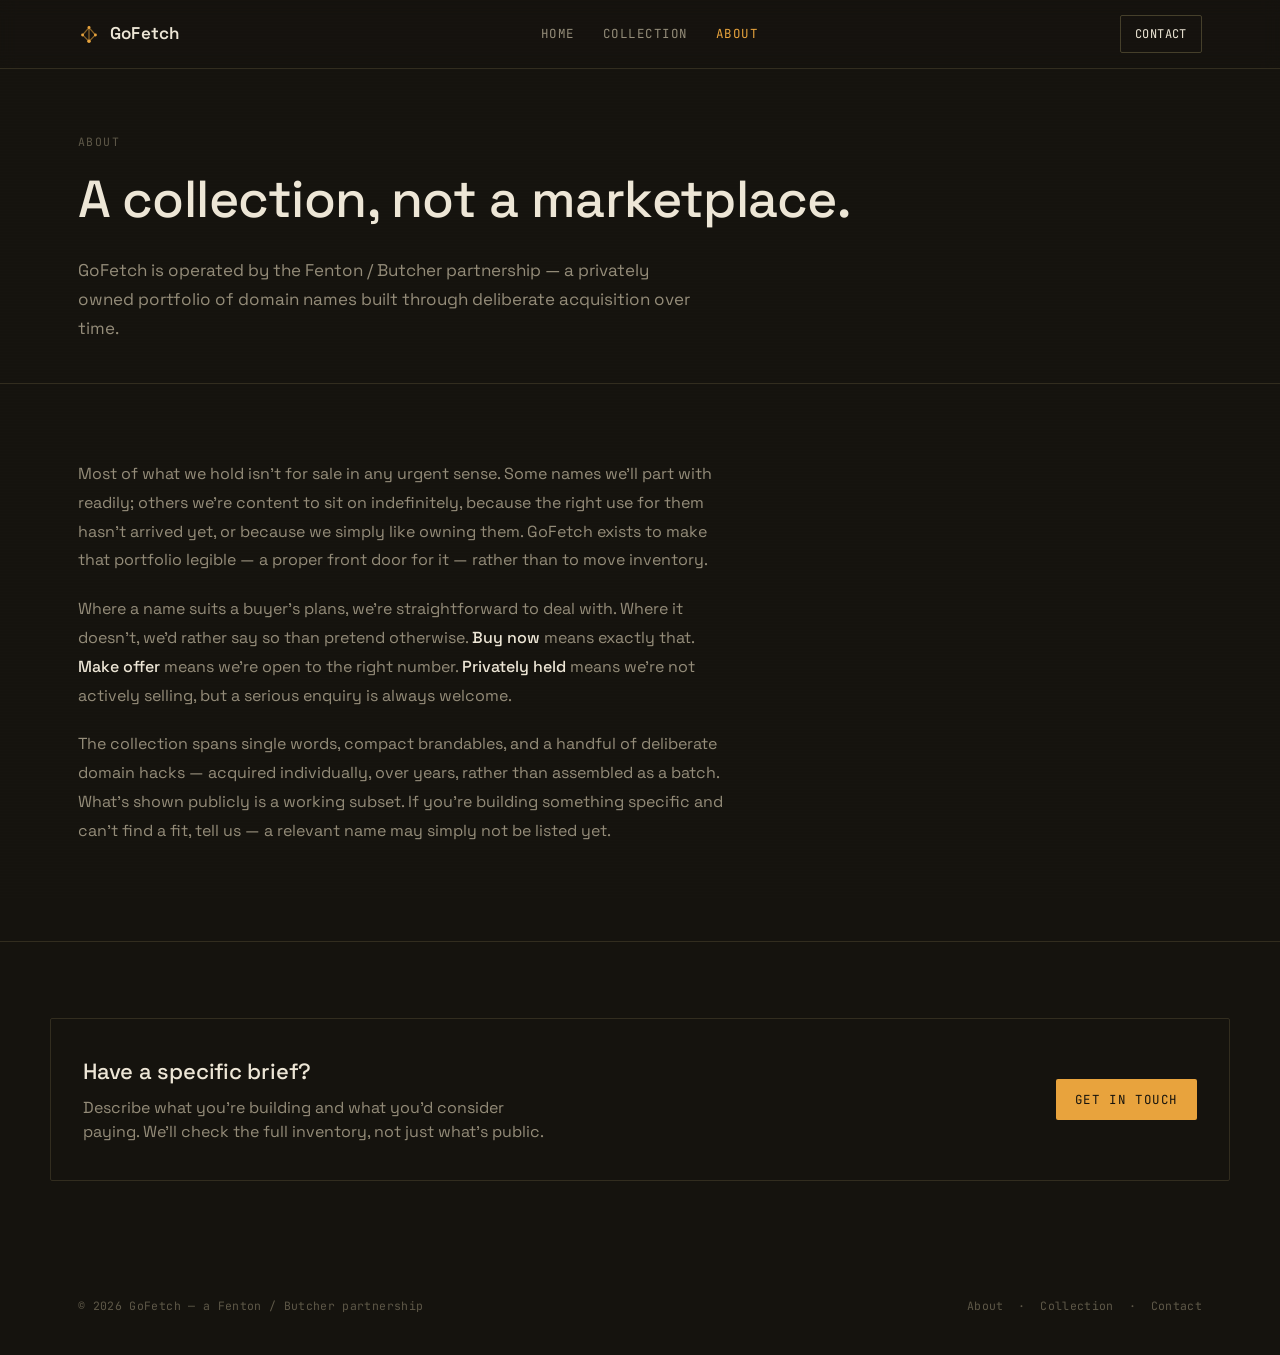
==== about.html @ 5cdadad8 "Initial GoFetch site" ====
<!doctype html>
<html lang="en">
<head>
<meta charset="utf-8">
<meta name="viewport" content="width=device-width, initial-scale=1">
<title>About — GoFetch</title>
<meta name="description" content="GoFetch is a privately owned collection of digital assets, operated by the Fenton / Butcher partnership.">
<link rel="icon" href="data:image/svg+xml,<svg xmlns=%22http://www.w3.org/2000/svg%22 viewBox=%220 0 24 24%22><rect width=%2224%22 height=%2224%22 fill=%22%2315130E%22/><g fill=%22none%22 stroke=%22%23E8A33D%22 stroke-width=%221.6%22><line x1=%2212%22 y1=%225%22 x2=%225%22 y2=%2213%22/><line x1=%2212%22 y1=%225%22 x2=%2219%22 y2=%2213%22/><line x1=%225%22 y1=%2213%22 x2=%2212%22 y2=%2220%22/><line x1=%2219%22 y1=%2213%22 x2=%2212%22 y2=%2220%22/></g><circle cx=%2212%22 cy=%225%22 r=%221.6%22 fill=%22%23E8A33D%22/><circle cx=%225%22 cy=%2213%22 r=%221.6%22 fill=%22%23E8A33D%22/><circle cx=%2219%22 cy=%2213%22 r=%221.6%22 fill=%22%23E8A33D%22/><circle cx=%2212%22 cy=%2220%22 r=%221.9%22 fill=%22%23E8A33D%22/></svg>">
<link rel="preconnect" href="https://fonts.googleapis.com">
<link rel="preconnect" href="https://fonts.gstatic.com" crossorigin>
<link href="https://fonts.googleapis.com/css2?family=Space+Grotesk:wght@400;500;600;700&family=JetBrains+Mono:wght@400;500&display=swap" rel="stylesheet">
<link rel="stylesheet" href="/css/style.css">
</head>
<body>

<header class="site-header">
  <div class="container">
    <a class="brand" href="/">
      <span class="mark-slot" data-size="22"></span>
      <span class="brand-word">GoFetch</span>
    </a>
    <nav class="main-nav">
      <a href="/">Home</a>
      <a href="/collection.html">Collection</a>
      <a href="/about.html" class="current">About</a>
    </nav>
    <a class="nav-cta" href="#" data-enquire="">Contact</a>
  </div>
</header>

<main>
  <section class="page-hero">
    <div class="container">
      <div class="section-eyebrow">About</div>
      <h1 class="page-title">A collection, not a marketplace.</h1>
      <p class="page-lede">GoFetch is operated by the Fenton / Butcher partnership — a privately owned portfolio of domain names built through deliberate acquisition over time.</p>
    </div>
  </section>

  <section>
    <div class="container">
      <div class="prose">
        <p>Most of what we hold isn't for sale in any urgent sense. Some names we'll part with readily; others we're content to sit on indefinitely, because the right use for them hasn't arrived yet, or because we simply like owning them. GoFetch exists to make that portfolio legible — a proper front door for it — rather than to move inventory.</p>
        <p>Where a name suits a buyer's plans, we're straightforward to deal with. Where it doesn't, we'd rather say so than pretend otherwise. <strong>Buy now</strong> means exactly that. <strong>Make offer</strong> means we're open to the right number. <strong>Privately held</strong> means we're not actively selling, but a serious enquiry is always welcome.</p>
        <p>The collection spans single words, compact brandables, and a handful of deliberate domain hacks — acquired individually, over years, rather than assembled as a batch. What's shown publicly is a working subset. If you're building something specific and can't find a fit, tell us — a relevant name may simply not be listed yet.</p>
      </div>
    </div>
  </section>

  <section>
    <div class="container finder-inner" style="border:1px solid var(--line); padding:36px 32px; border-radius: var(--radius);">
      <div>
        <h3 style="font-size:22px;margin-bottom:8px;">Have a specific brief?</h3>
        <p style="color:var(--fg-dim);max-width:480px;">Describe what you're building and what you'd consider paying. We'll check the full inventory, not just what's public.</p>
      </div>
      <button class="btn btn-primary" data-enquire="" data-mode="finder">Get in touch</button>
    </div>
  </section>
</main>

<footer>
  <div class="container">
    <span>© <span id="year"></span> GoFetch — a Fenton / Butcher partnership</span>
    <span><a href="/about.html">About</a> &nbsp;·&nbsp; <a href="/collection.html">Collection</a> &nbsp;·&nbsp; <a href="#" data-enquire="">Contact</a></span>
  </div>
</footer>

<div id="enquiry-overlay" class="modal-overlay">
  <div class="modal" role="dialog" aria-modal="true" aria-labelledby="enquiry-title">
    <div class="modal-head">
      <h3 id="enquiry-title" class="modal-title">Make an enquiry</h3>
      <button id="enquiry-close" class="modal-close" aria-label="Close">&times;</button>
    </div>
    <p class="modal-sub">We reply directly — no account, no mailing list.</p>
    <form id="enquiry-form" name="enquiry" method="POST" data-netlify="true" netlify-honeypot="enq-hp">
      <input type="hidden" name="form-name" value="enquiry">
      <input type="text" id="enq-hp" name="enq-hp" class="hp-field" tabindex="-1" autocomplete="off">
      <div class="field"><label for="enq-name">Name</label><input id="enq-name" name="name" type="text" required></div>
      <div class="field"><label for="enq-email">Email</label><input id="enq-email" name="email" type="email" required></div>
      <div class="field"><label for="enq-company">Company</label><input id="enq-company" name="company" type="text"></div>
      <div class="field"><label for="enq-domain">Domain</label><input id="enq-domain" name="domain" type="text"></div>
      <div class="field"><label for="enq-budget">Offer / budget</label><input id="enq-budget" name="budget" type="text"></div>
      <div class="field"><label for="enq-message">Message</label><textarea id="enq-message" name="message"></textarea></div>
      <button class="btn btn-primary" type="submit" style="width:100%;justify-content:center;">Send enquiry</button>
      <div id="enquiry-status" class="form-status" role="status"></div>
    </form>
  </div>
</div>

<script src="/js/app.js"></script>
<script>document.getElementById("year").textContent = new Date().getFullYear();</script>
</body>
</html>
---- css/style.css ----
/* ============================================================
   GoFetch — design tokens
   ============================================================ */
:root{
  --bg: #15130E;
  --bg-raised: #1D1A13;
  --bg-raised-2: #242016;
  --fg: #EDE6D6;
  --fg-dim: #948C79;
  --fg-faint: #5E5848;
  --accent: #E8A33D;
  --accent-dim: #B27C2C;
  --line: #322D1F;
  --line-bright: #453F2A;
  --ok: #7DAE7A;

  --font-display: "Space Grotesk", "Inter", system-ui, sans-serif;
  --font-mono: "JetBrains Mono", ui-monospace, "SFMono-Regular", Menlo, monospace;

  --container: 1180px;
  --radius: 2px;
}

*{ box-sizing: border-box; }
html{ scroll-behavior: smooth; }
@media (prefers-reduced-motion: reduce){
  html{ scroll-behavior: auto; }
  *{ animation-duration: 0.001ms !important; animation-iteration-count: 1 !important; transition-duration: 0.001ms !important; }
}

body{
  margin: 0;
  background: var(--bg);
  color: var(--fg);
  font-family: var(--font-display);
  font-size: 16px;
  line-height: 1.5;
  -webkit-font-smoothing: antialiased;
}

/* subtle CRT vignette + scanline texture, very low opacity */
body::before{
  content: "";
  position: fixed;
  inset: 0;
  pointer-events: none;
  z-index: 999;
  background:
    repeating-linear-gradient(
      to bottom,
      rgba(255,255,255,0.012) 0px,
      rgba(255,255,255,0.012) 1px,
      transparent 1px,
      transparent 3px
    );
  mix-blend-mode: overlay;
}

a{ color: inherit; text-decoration: none; }
h1,h2,h3,h4{ margin: 0; font-weight: 500; letter-spacing: -0.01em; }
p{ margin: 0; }
img,svg{ display: block; max-width: 100%; }

.mono{ font-family: var(--font-mono); }

.container{
  width: 100%;
  max-width: var(--container);
  margin: 0 auto;
  padding: 0 28px;
}

::selection{ background: var(--accent); color: var(--bg); }

:focus-visible{
  outline: 1px solid var(--accent);
  outline-offset: 3px;
}

button{ font-family: inherit; }

/* ============================================================
   Header
   ============================================================ */
.site-header{
  position: sticky;
  top: 0;
  z-index: 50;
  background: rgba(21,19,14,0.86);
  backdrop-filter: blur(8px);
  border-bottom: 1px solid var(--line);
}
.site-header .container{
  display: flex;
  align-items: center;
  justify-content: space-between;
  height: 68px;
}
.brand{
  display: flex;
  align-items: center;
  gap: 10px;
  font-size: 17px;
  letter-spacing: 0.01em;
}
.brand .mark{ width: 22px; height: 22px; flex-shrink: 0; }
.brand-word{ font-weight: 600; }

.main-nav{ display: flex; align-items: center; gap: 28px; }
.main-nav a{
  font-family: var(--font-mono);
  font-size: 12.5px;
  letter-spacing: 0.04em;
  text-transform: uppercase;
  color: var(--fg-dim);
  transition: color 0.15s ease;
}
.main-nav a:hover{ color: var(--fg); }
.main-nav a.current{ color: var(--accent); }

.nav-cta{
  font-family: var(--font-mono);
  font-size: 12px;
  letter-spacing: 0.04em;
  text-transform: uppercase;
  padding: 9px 14px;
  border: 1px solid var(--line-bright);
  border-radius: var(--radius);
  color: var(--fg);
  transition: border-color 0.15s ease, color 0.15s ease;
}
.nav-cta:hover{ border-color: var(--accent); color: var(--accent); }

/* ============================================================
   Logo mark — geometric node network, subtle canine read
   ============================================================ */
.mark circle{ fill: var(--accent); }
.mark line{ stroke: var(--accent); stroke-width: 1.4; opacity: 0.55; }
.mark path{ fill: none; stroke: var(--accent); stroke-width: 1.4; opacity: 0.85; }

/* ============================================================
   Hero
   ============================================================ */
.hero{
  padding: 92px 0 72px;
  border-bottom: 1px solid var(--line);
}
.hero-eyebrow{
  font-family: var(--font-mono);
  font-size: 12px;
  letter-spacing: 0.14em;
  text-transform: uppercase;
  color: var(--accent);
  margin-bottom: 22px;
  display: flex;
  align-items: center;
  gap: 10px;
}
.hero-eyebrow::before{
  content: "";
  width: 6px;
  height: 6px;
  background: var(--accent);
  border-radius: 50%;
  box-shadow: 0 0 8px var(--accent);
}
.hero-word{
  font-size: clamp(52px, 9vw, 108px);
  font-weight: 600;
  letter-spacing: -0.03em;
  line-height: 0.95;
  margin: 0 0 20px;
}
.hero-word .cursor{
  display: inline-block;
  width: 0.5ch;
  background: var(--accent);
  margin-left: 4px;
  animation: blink 1.1s steps(1) infinite;
}
@keyframes blink{ 50%{ opacity: 0; } }

.hero-line{
  font-size: clamp(18px, 2.4vw, 24px);
  color: var(--fg-dim);
  max-width: 560px;
  margin-bottom: 44px;
}

/* Terminal search */
.terminal{
  border: 1px solid var(--line-bright);
  background: var(--bg-raised);
  border-radius: var(--radius);
  max-width: 640px;
}
.terminal-bar{
  display: flex;
  align-items: center;
  gap: 8px;
  padding: 9px 14px;
  border-bottom: 1px solid var(--line);
  font-family: var(--font-mono);
  font-size: 11px;
  color: var(--fg-faint);
  letter-spacing: 0.04em;
}
.terminal-bar .dot{ width: 7px; height: 7px; border-radius: 50%; background: var(--line-bright); }
.terminal-form{ display: flex; align-items: center; padding: 4px; }
.terminal-prompt{
  font-family: var(--font-mono);
  color: var(--accent);
  padding: 0 0 0 14px;
  font-size: 15px;
}
.terminal-input{
  flex: 1;
  background: transparent;
  border: none;
  color: var(--fg);
  font-family: var(--font-mono);
  font-size: 15px;
  padding: 15px 10px;
}
.terminal-input::placeholder{ color: var(--fg-faint); }
.terminal-input:focus{ outline: none; }
.terminal-submit{
  background: none;
  border: none;
  color: var(--fg-dim);
  font-family: var(--font-mono);
  font-size: 12px;
  letter-spacing: 0.06em;
  text-transform: uppercase;
  padding: 10px 16px;
  cursor: pointer;
  transition: color 0.15s ease;
}
.terminal-submit:hover{ color: var(--accent); }

.terminal-result{
  display: none;
  border-top: 1px solid var(--line);
  padding: 16px 18px 20px;
  font-family: var(--font-mono);
  font-size: 13px;
  animation: scan 0.35s ease;
}
.terminal-result.show{ display: block; }
@keyframes scan{
  from{ clip-path: inset(0 0 100% 0); opacity: 0.4; }
  to{ clip-path: inset(0 0 0 0); opacity: 1; }
}
.terminal-result .status-line{
  color: var(--accent);
  letter-spacing: 0.08em;
  margin-bottom: 10px;
}
.tr-row{ display: flex; gap: 14px; padding: 3px 0; color: var(--fg-dim); }
.tr-row .k{ width: 96px; flex-shrink: 0; color: var(--fg-faint); }
.tr-row .v{ color: var(--fg); }
.terminal-result .tr-domain{
  font-size: 17px;
  color: var(--fg);
  margin-bottom: 10px;
  display: block;
}
.terminal-result .tr-actions{ margin-top: 14px; display: flex; gap: 10px; flex-wrap: wrap; }
.terminal-result .tr-empty{ color: var(--fg-dim); }

/* ============================================================
   Buttons
   ============================================================ */
.btn{
  display: inline-flex;
  align-items: center;
  gap: 8px;
  font-family: var(--font-mono);
  font-size: 12.5px;
  letter-spacing: 0.05em;
  text-transform: uppercase;
  padding: 11px 18px;
  border-radius: var(--radius);
  cursor: pointer;
  border: 1px solid transparent;
  transition: all 0.15s ease;
}
.btn-primary{ background: var(--accent); color: #17140D; }
.btn-primary:hover{ background: #F2B15A; }
.btn-ghost{ border-color: var(--line-bright); color: var(--fg); background: none; }
.btn-ghost:hover{ border-color: var(--accent); color: var(--accent); }

/* ============================================================
   Section scaffolding
   ============================================================ */
section{ padding: 76px 0; border-bottom: 1px solid var(--line); }
section:last-of-type{ border-bottom: none; }
.section-head{
  display: flex;
  justify-content: space-between;
  align-items: flex-end;
  gap: 24px;
  margin-bottom: 40px;
  flex-wrap: wrap;
}
.section-eyebrow{
  font-family: var(--font-mono);
  font-size: 11.5px;
  letter-spacing: 0.12em;
  text-transform: uppercase;
  color: var(--fg-faint);
  margin-bottom: 10px;
}
.section-title{ font-size: 28px; }
.section-link{
  font-family: var(--font-mono);
  font-size: 12.5px;
  letter-spacing: 0.05em;
  text-transform: uppercase;
  color: var(--fg-dim);
  border-bottom: 1px solid var(--line-bright);
  padding-bottom: 2px;
  transition: color 0.15s ease, border-color 0.15s ease;
}
.section-link:hover{ color: var(--accent); border-color: var(--accent); }

/* ============================================================
   Featured / asset cards
   ============================================================ */
.asset-grid{
  display: grid;
  grid-template-columns: repeat(3, 1fr);
  gap: 1px;
  background: var(--line);
  border: 1px solid var(--line);
}
.asset-card{
  background: var(--bg);
  padding: 30px 26px;
  display: flex;
  flex-direction: column;
  gap: 16px;
  min-height: 200px;
  transition: background 0.15s ease;
}
.asset-card:hover{ background: var(--bg-raised); }
.asset-logo{
  height: 28px;
  width: auto;
  max-width: 120px;
  object-fit: contain;
  object-position: left;
  margin-bottom: 2px;
}
.asset-domain{
  font-family: var(--font-mono);
  font-size: 21px;
  color: var(--fg);
  letter-spacing: -0.01em;
}
.asset-cats{
  font-family: var(--font-mono);
  font-size: 11px;
  letter-spacing: 0.04em;
  color: var(--fg-faint);
  text-transform: uppercase;
}
.asset-status{
  font-family: var(--font-mono);
  font-size: 11px;
  letter-spacing: 0.05em;
  text-transform: uppercase;
  color: var(--fg-dim);
  margin-top: auto;
}
.asset-status.private{ color: var(--fg-dim); }
.asset-status.buy_now{ color: var(--accent); }
.asset-status.make_offer{ color: var(--ok); }
.asset-view{
  font-family: var(--font-mono);
  font-size: 11.5px;
  letter-spacing: 0.04em;
  text-transform: uppercase;
  color: var(--fg-faint);
  display: flex;
  align-items: center;
  gap: 6px;
}
.asset-card:hover .asset-view{ color: var(--accent); }

/* ============================================================
   Finder CTA band
   ============================================================ */
.finder-band{
  background: var(--bg-raised);
}
.finder-inner{
  display: flex;
  justify-content: space-between;
  align-items: center;
  gap: 32px;
  flex-wrap: wrap;
}
.finder-inner h3{ font-size: 24px; margin-bottom: 10px; max-width: 480px; }
.finder-inner p{ color: var(--fg-dim); max-width: 480px; }

/* ============================================================
   About / footer strip
   ============================================================ */
.about-strip p{
  max-width: 640px;
  color: var(--fg-dim);
  font-size: 16px;
  line-height: 1.7;
}
.about-strip p + p{ margin-top: 16px; }

footer{
  padding: 40px 0;
  font-family: var(--font-mono);
  font-size: 11.5px;
  color: var(--fg-faint);
  letter-spacing: 0.03em;
}
footer .container{
  display: flex;
  justify-content: space-between;
  align-items: center;
  flex-wrap: wrap;
  gap: 12px;
}
footer a{ color: var(--fg-faint); transition: color 0.15s ease; }
footer a:hover{ color: var(--accent); }

/* ============================================================
   Collection page
   ============================================================ */
.collection-layout{
  display: grid;
  grid-template-columns: 220px 1fr;
  gap: 48px;
  align-items: start;
}
.filters{
  position: sticky;
  top: 92px;
  display: flex;
  flex-direction: column;
  gap: 28px;
}
.filter-group h4{
  font-family: var(--font-mono);
  font-size: 11px;
  letter-spacing: 0.08em;
  text-transform: uppercase;
  color: var(--fg-faint);
  margin-bottom: 12px;
}
.filter-option{
  display: block;
  width: 100%;
  text-align: left;
  background: none;
  border: none;
  color: var(--fg-dim);
  font-family: var(--font-mono);
  font-size: 13px;
  padding: 5px 0;
  cursor: pointer;
  transition: color 0.15s ease;
}
.filter-option:hover{ color: var(--fg); }
.filter-option.active{ color: var(--accent); }
.filter-option .count{ color: var(--fg-faint); }

.collection-count{
  font-family: var(--font-mono);
  font-size: 12.5px;
  color: var(--fg-dim);
  margin-bottom: 18px;
}

.listing{
  display: flex;
  flex-direction: column;
  border-top: 1px solid var(--line);
}
.listing-row{
  display: grid;
  grid-template-columns: 1.4fr 1.4fr 0.9fr 0.7fr;
  gap: 16px;
  align-items: center;
  padding: 18px 4px;
  border-bottom: 1px solid var(--line);
  transition: background 0.15s ease;
}
.listing-row:hover{ background: var(--bg-raised); }
.listing-domain{ font-family: var(--font-mono); font-size: 16px; }
.listing-cats{ font-family: var(--font-mono); font-size: 12px; color: var(--fg-dim); }
.listing-price{ font-family: var(--font-mono); font-size: 12.5px; color: var(--fg-dim); }
.listing-status{ font-family: var(--font-mono); font-size: 11.5px; text-transform: uppercase; letter-spacing: 0.04em; text-align: right; }
.listing-empty{ padding: 60px 0; text-align: center; color: var(--fg-dim); font-family: var(--font-mono); font-size: 13px; }

/* ============================================================
   Lander — minimal, standalone domain landing experience
   ============================================================ */
.lander-shell{
  min-height: 100vh;
  display: flex;
  align-items: center;
  justify-content: center;
  position: relative;
}
.lander-corner{
  position: fixed;
  top: 22px;
  left: 24px;
  display: flex;
  align-items: center;
  gap: 7px;
  font-size: 12px;
  letter-spacing: 0.04em;
  color: var(--fg-faint);
  z-index: 20;
  transition: color 0.15s ease;
}
.lander-corner .mark circle{ fill: var(--fg-faint); }
.lander-corner .mark line{ stroke: var(--fg-faint); }
.lander-corner:hover{ color: var(--accent); }
.lander-corner:hover .mark line{ stroke: var(--accent); }
.lander-corner:hover .mark circle{ fill: var(--accent); }

.lander-center{
  max-width: 620px;
  padding: 120px 28px 140px;
  text-align: center;
}
.lander-hero{
  margin-bottom: 22px;
  display: flex;
  flex-direction: column;
  align-items: center;
}
.lander-media{
  max-width: 260px;
  width: 100%;
  height: auto;
  margin-bottom: 6px;
}
.lander-caption{
  font-size: 12px;
  letter-spacing: 0.06em;
  color: var(--fg-faint);
  text-transform: uppercase;
}
.lander-domain{
  font-size: clamp(34px, 6vw, 58px);
  font-weight: 600;
  letter-spacing: -0.02em;
  line-height: 1;
}
.lander-badge{
  font-size: 12px;
  letter-spacing: 0.06em;
  text-transform: uppercase;
  color: var(--accent);
  margin-bottom: 24px;
}
.lander-desc{
  color: var(--fg-dim);
  font-size: 16px;
  line-height: 1.7;
  margin-bottom: 18px;
}
.lander-meta{
  font-size: 11.5px;
  letter-spacing: 0.05em;
  text-transform: uppercase;
  color: var(--fg-faint);
  margin-bottom: 56px;
}
.lander-meta .dot{ margin: 0 8px; }
.lander-actions{ display: flex; gap: 12px; justify-content: center; flex-wrap: wrap; margin-bottom: 20px; }

/* Cross-sell strip */
.lander-other{
  border-top: 1px solid var(--line);
  padding-top: 28px;
  margin-bottom: 22px;
}
.lander-other-label{
  font-size: 10.5px;
  letter-spacing: 0.1em;
  text-transform: uppercase;
  color: var(--fg-faint);
  margin-bottom: 14px;
}
.lander-other-list{
  display: flex;
  flex-direction: column;
  gap: 8px;
  margin-bottom: 16px;
}
.lander-other-item{
  display: flex;
  justify-content: space-between;
  gap: 12px;
  font-size: 13.5px;
  color: var(--fg-dim);
  padding: 4px 0;
  transition: color 0.15s ease;
}
.lander-other-item:hover{ color: var(--fg); }
.lander-other-status{ color: var(--fg-faint); font-size: 11px; text-transform: uppercase; letter-spacing: 0.04em; }
.lander-other-more{
  font-size: 11.5px;
  letter-spacing: 0.05em;
  text-transform: uppercase;
  color: var(--fg-faint);
  border-bottom: 1px solid var(--line-bright);
  padding-bottom: 2px;
}
.lander-other-more:hover{ color: var(--accent); border-color: var(--accent); }

.lander-bulk{
  font-size: 12.5px;
  color: var(--fg-faint);
  line-height: 1.6;
  max-width: 440px;
  margin: 0 auto;
}

/* Floating enquiry widget */
.lander-fab{
  position: fixed;
  right: 22px;
  bottom: 22px;
  z-index: 30;
  display: flex;
  flex-direction: column;
  align-items: flex-end;
  gap: 10px;
}
.lander-fab-pill{
  background: var(--accent);
  color: #17140D;
  border: none;
  border-radius: 999px;
  padding: 13px 22px;
  font-size: 12.5px;
  letter-spacing: 0.05em;
  text-transform: uppercase;
  cursor: pointer;
  box-shadow: 0 6px 24px rgba(0,0,0,0.35);
  transition: transform 0.15s ease, background 0.15s ease;
}
.lander-fab-pill:hover{ background: #F2B15A; transform: translateY(-1px); }
.lander-fab-pill.hidden{ display: none; }

.lander-fab-panel{
  display: none;
  width: min(320px, calc(100vw - 44px));
  background: var(--bg-raised);
  border: 1px solid var(--line-bright);
  border-radius: var(--radius);
  padding: 20px;
  box-shadow: 0 12px 40px rgba(0,0,0,0.45);
}
.lander-fab-panel.open{ display: block; animation: fabIn 0.18s ease; }
@keyframes fabIn{ from{ opacity: 0; transform: translateY(6px); } to{ opacity: 1; transform: translateY(0); } }
.lander-fab-head{
  display: flex;
  justify-content: space-between;
  align-items: center;
  margin-bottom: 14px;
  font-size: 13px;
  color: var(--fg);
}
.lander-fab-panel .field{ margin-bottom: 10px; }
.lander-fab-panel input, .lander-fab-panel textarea{
  width: 100%;
  background: var(--bg);
  border: 1px solid var(--line-bright);
  border-radius: var(--radius);
  color: var(--fg);
  font-family: var(--font-display);
  font-size: 13.5px;
  padding: 10px 11px;
}
.lander-fab-panel textarea{ min-height: 64px; resize: vertical; }
.lander-fab-panel input:focus, .lander-fab-panel textarea:focus{ outline: none; border-color: var(--accent); }

@media (max-width: 560px){
  .lander-corner{ top: 16px; left: 16px; }
  .lander-center{ padding: 96px 20px 130px; }
  .lander-fab{ right: 16px; bottom: 16px; left: 16px; align-items: stretch; }
  .lander-fab-panel{ width: 100%; }
  .lander-fab-pill{ align-self: flex-end; }
}


/* ============================================================
   Enquiry modal
   ============================================================ */
.modal-overlay{
  position: fixed;
  inset: 0;
  background: rgba(10,9,6,0.75);
  backdrop-filter: blur(2px);
  display: none;
  align-items: center;
  justify-content: center;
  z-index: 200;
  padding: 24px;
}
.modal-overlay.open{ display: flex; }
.modal{
  background: var(--bg-raised);
  border: 1px solid var(--line-bright);
  border-radius: var(--radius);
  width: 100%;
  max-width: 460px;
  padding: 32px;
  max-height: 90vh;
  overflow-y: auto;
}
.modal-head{ display: flex; justify-content: space-between; align-items: flex-start; margin-bottom: 6px; }
.modal-title{ font-size: 20px; }
.modal-close{ background: none; border: none; color: var(--fg-dim); font-size: 20px; cursor: pointer; line-height: 1; padding: 4px; }
.modal-close:hover{ color: var(--fg); }
.modal-sub{ font-family: var(--font-mono); font-size: 12.5px; color: var(--fg-dim); margin-bottom: 24px; }
.field{ margin-bottom: 16px; }
.field label{
  display: block;
  font-family: var(--font-mono);
  font-size: 11px;
  letter-spacing: 0.06em;
  text-transform: uppercase;
  color: var(--fg-faint);
  margin-bottom: 7px;
}
.field input, .field textarea{
  width: 100%;
  background: var(--bg);
  border: 1px solid var(--line-bright);
  border-radius: var(--radius);
  color: var(--fg);
  font-family: var(--font-display);
  font-size: 14px;
  padding: 11px 12px;
}
.field input:focus, .field textarea:focus{ outline: none; border-color: var(--accent); }
.field textarea{ resize: vertical; min-height: 84px; }
.hp-field{ position: absolute; left: -9999px; opacity: 0; height: 0; }
.form-status{ font-family: var(--font-mono); font-size: 12.5px; margin-top: 14px; min-height: 18px; }
.form-status.ok{ color: var(--ok); }
.form-status.err{ color: #C8846B; }

/* ============================================================
   About page
   ============================================================ */
.page-hero{
  padding: 64px 0 40px;
  border-bottom: 1px solid var(--line);
}
.page-title{ font-size: clamp(34px, 5vw, 52px); margin-bottom: 18px; }
.page-lede{ color: var(--fg-dim); font-size: 17px; max-width: 620px; line-height: 1.7; }
.prose{ max-width: 660px; }
.prose p{ color: var(--fg-dim); font-size: 16px; line-height: 1.8; margin-bottom: 20px; }
.prose strong{ color: var(--fg); font-weight: 500; }

/* ============================================================
   Responsive
   ============================================================ */
@media (max-width: 860px){
  .main-nav{ display: none; }
  .asset-grid{ grid-template-columns: 1fr; }
  .collection-layout{ grid-template-columns: 1fr; }
  .filters{ position: static; flex-direction: row; flex-wrap: wrap; gap: 24px; }
  .listing-row{ grid-template-columns: 1fr; gap: 4px; padding: 16px 4px; }
  .listing-status{ text-align: left; }
  .hero{ padding: 64px 0 48px; }
  section{ padding: 56px 0; }
}
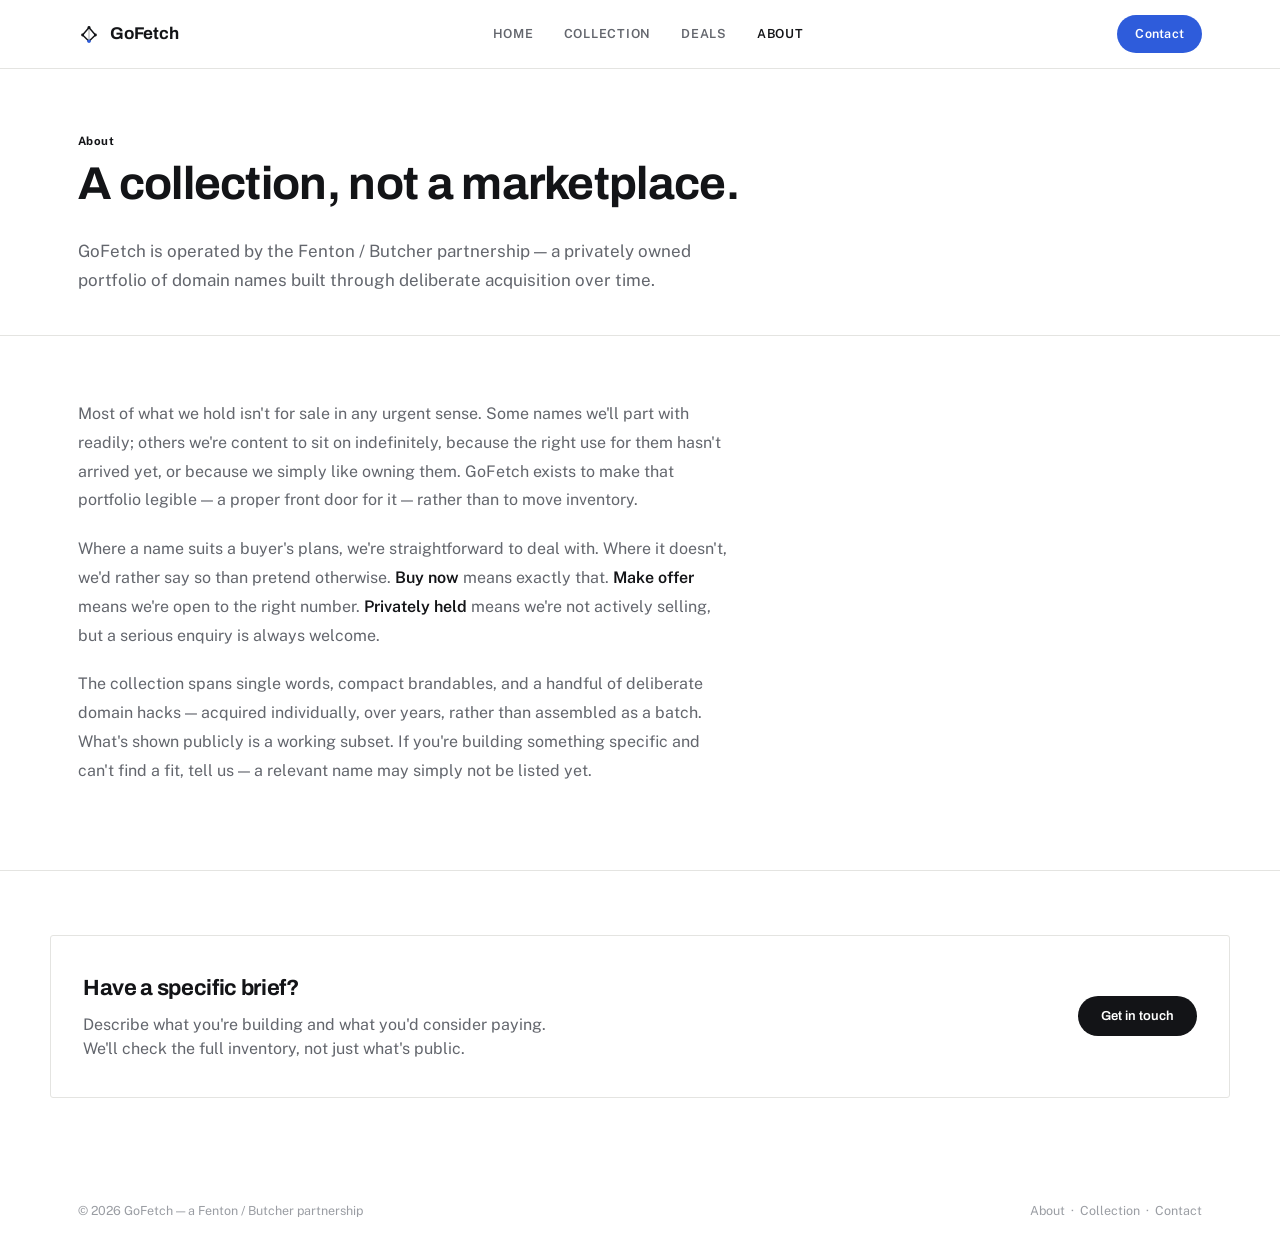
==== commit f299d395: "Redesign homepage (Swiss-modern), add Handpicked band, Liquidation & deals, /liquidate page - New pa" ====
--- a/about.html
+++ b/about.html
@@ -5,10 +5,10 @@
 <meta name="viewport" content="width=device-width, initial-scale=1">
 <title>About — GoFetch</title>
 <meta name="description" content="GoFetch is a privately owned collection of digital assets, operated by the Fenton / Butcher partnership.">
-<link rel="icon" href="data:image/svg+xml,<svg xmlns=%22http://www.w3.org/2000/svg%22 viewBox=%220 0 24 24%22><rect width=%2224%22 height=%2224%22 fill=%22%2315130E%22/><g fill=%22none%22 stroke=%22%23E8A33D%22 stroke-width=%221.6%22><line x1=%2212%22 y1=%225%22 x2=%225%22 y2=%2213%22/><line x1=%2212%22 y1=%225%22 x2=%2219%22 y2=%2213%22/><line x1=%225%22 y1=%2213%22 x2=%2212%22 y2=%2220%22/><line x1=%2219%22 y1=%2213%22 x2=%2212%22 y2=%2220%22/></g><circle cx=%2212%22 cy=%225%22 r=%221.6%22 fill=%22%23E8A33D%22/><circle cx=%225%22 cy=%2213%22 r=%221.6%22 fill=%22%23E8A33D%22/><circle cx=%2219%22 cy=%2213%22 r=%221.6%22 fill=%22%23E8A33D%22/><circle cx=%2212%22 cy=%2220%22 r=%221.9%22 fill=%22%23E8A33D%22/></svg>">
+<link rel="icon" href="data:image/svg+xml,<svg xmlns=%22http://www.w3.org/2000/svg%22 viewBox=%220 0 24 24%22><rect width=%2224%22 height=%2224%22 fill=%22%23FFFFFF%22/><g fill=%22none%22 stroke=%22%23131417%22 stroke-width=%221.6%22><line x1=%2212%22 y1=%225%22 x2=%225%22 y2=%2213%22/><line x1=%2212%22 y1=%225%22 x2=%2219%22 y2=%2213%22/><line x1=%225%22 y1=%2213%22 x2=%2212%22 y2=%2220%22/><line x1=%2219%22 y1=%2213%22 x2=%2212%22 y2=%2220%22/></g><circle cx=%2212%22 cy=%225%22 r=%221.6%22 fill=%22%23131417%22/><circle cx=%225%22 cy=%2213%22 r=%221.6%22 fill=%22%23131417%22/><circle cx=%2219%22 cy=%2213%22 r=%221.6%22 fill=%22%23131417%22/><circle cx=%2212%22 cy=%2220%22 r=%221.9%22 fill=%22%232E5CDB%22/></svg>">
 <link rel="preconnect" href="https://fonts.googleapis.com">
 <link rel="preconnect" href="https://fonts.gstatic.com" crossorigin>
-<link href="https://fonts.googleapis.com/css2?family=Space+Grotesk:wght@400;500;600;700&family=JetBrains+Mono:wght@400;500&display=swap" rel="stylesheet">
+<link href="https://fonts.googleapis.com/css2?family=Archivo:wght@400;500;600;700&family=Public+Sans:wght@400;500;600&family=JetBrains+Mono:wght@400;500;600&display=swap" rel="stylesheet">
 <link rel="stylesheet" href="/css/style.css">
 </head>
 <body>
@@ -22,6 +22,7 @@
     <nav class="main-nav">
       <a href="/">Home</a>
       <a href="/collection.html">Collection</a>
+      <a href="/liquidate.html">Deals</a>
       <a href="/about.html" class="current">About</a>
     </nav>
     <a class="nav-cta" href="#" data-enquire="">Contact</a>
@@ -89,5 +90,6 @@
 
 <script src="/js/app.js"></script>
 <script>document.getElementById("year").textContent = new Date().getFullYear();</script>
+<!-- Cloudflare Web Analytics --><script type='module' src='https://static.cloudflareinsights.com/beacon.min.js' data-cf-beacon='{"token": "f285a2dfdc5745afaf662cfd02bbb2a6"}'></script><!-- End Cloudflare Web Analytics -->
 </body>
 </html>
--- a/css/style.css
+++ b/css/style.css
@@ -1,24 +1,33 @@
 /* ============================================================
    GoFetch — design tokens
+   Swiss-modern: white/black base, blue as the primary functional
+   colour, gold for curation ("Featured" / "Handpicked"), coral
+   for "Liquidation". Archivo for display type, Public Sans for
+   body/labels, JetBrains Mono kept only for domain names & prices.
    ============================================================ */
 :root{
-  --bg: #15130E;
-  --bg-raised: #1D1A13;
-  --bg-raised-2: #242016;
-  --fg: #EDE6D6;
-  --fg-dim: #948C79;
-  --fg-faint: #5E5848;
-  --accent: #E8A33D;
-  --accent-dim: #B27C2C;
-  --line: #322D1F;
-  --line-bright: #453F2A;
-  --ok: #7DAE7A;
-
-  --font-display: "Space Grotesk", "Inter", system-ui, sans-serif;
+  --bg: #FFFFFF;
+  --bg-raised: #F7F7F6;
+  --bg-raised-2: #F0F0EE;
+  --fg: #131417;
+  --fg-dim: #63666D;
+  --fg-faint: #9A9DA3;
+  --blue: #2E5CDB;
+  --blue-dim: #E8EDFC;
+  --gold: #B6862E;
+  --gold-dim: #FBF1DA;
+  --coral: #D5473B;
+  --coral-dim: #FCEAE8;
+  --ok: #2E7D4F;
+  --line: #E4E4E1;
+  --line-bright: #D2D2CE;
+
+  --font-display: "Archivo", "Public Sans", system-ui, sans-serif;
+  --font-body: "Public Sans", system-ui, sans-serif;
   --font-mono: "JetBrains Mono", ui-monospace, "SFMono-Regular", Menlo, monospace;
 
   --container: 1180px;
-  --radius: 2px;
+  --radius: 3px;
 }
 
 *{ box-sizing: border-box; }
@@ -32,32 +41,23 @@
   margin: 0;
   background: var(--bg);
   color: var(--fg);
-  font-family: var(--font-display);
+  font-family: var(--font-body);
   font-size: 16px;
   line-height: 1.5;
   -webkit-font-smoothing: antialiased;
 }
 
-/* subtle CRT vignette + scanline texture, very low opacity */
-body::before{
-  content: "";
-  position: fixed;
-  inset: 0;
-  pointer-events: none;
-  z-index: 999;
-  background:
-    repeating-linear-gradient(
-      to bottom,
-      rgba(255,255,255,0.012) 0px,
-      rgba(255,255,255,0.012) 1px,
-      transparent 1px,
-      transparent 3px
-    );
-  mix-blend-mode: overlay;
+/* Hide the default homepage until JS has decided whether this
+   hostname should show the homepage or an owned-domain lander —
+   avoids a flash of the wrong brand on custom domains. */
+body.pre-boot .site-header,
+body.pre-boot #home-app,
+body.pre-boot footer{
+  visibility: hidden;
 }
 
 a{ color: inherit; text-decoration: none; }
-h1,h2,h3,h4{ margin: 0; font-weight: 500; letter-spacing: -0.01em; }
+h1,h2,h3,h4{ margin: 0; font-weight: 700; letter-spacing: -0.015em; font-family: var(--font-display); }
 p{ margin: 0; }
 img,svg{ display: block; max-width: 100%; }
 
@@ -70,14 +70,23 @@
   padding: 0 28px;
 }
 
-::selection{ background: var(--accent); color: var(--bg); }
+::selection{ background: var(--blue); color: #fff; }
 
 :focus-visible{
-  outline: 1px solid var(--accent);
+  outline: 2px solid var(--blue);
   outline-offset: 3px;
 }
 
 button{ font-family: inherit; }
+
+/* Small uppercase label style — used for eyebrows, nav, badges */
+.label-text{
+  font-family: var(--font-body);
+  font-size: 11.5px;
+  letter-spacing: 0.08em;
+  text-transform: uppercase;
+  font-weight: 600;
+}
 
 /* ============================================================
    Header
@@ -86,7 +95,7 @@
   position: sticky;
   top: 0;
   z-index: 50;
-  background: rgba(21,19,14,0.86);
+  background: rgba(255,255,255,0.92);
   backdrop-filter: blur(8px);
   border-bottom: 1px solid var(--line);
 }
@@ -101,165 +110,165 @@
   align-items: center;
   gap: 10px;
   font-size: 17px;
-  letter-spacing: 0.01em;
+  letter-spacing: -0.01em;
+  font-family: var(--font-display);
 }
 .brand .mark{ width: 22px; height: 22px; flex-shrink: 0; }
-.brand-word{ font-weight: 600; }
-
-.main-nav{ display: flex; align-items: center; gap: 28px; }
+.brand-word{ font-weight: 700; }
+
+.main-nav{ display: flex; align-items: center; gap: 30px; }
 .main-nav a{
-  font-family: var(--font-mono);
+  font-family: var(--font-body);
   font-size: 12.5px;
-  letter-spacing: 0.04em;
-  text-transform: uppercase;
+  letter-spacing: 0.06em;
+  text-transform: uppercase;
+  font-weight: 600;
   color: var(--fg-dim);
   transition: color 0.15s ease;
 }
 .main-nav a:hover{ color: var(--fg); }
-.main-nav a.current{ color: var(--accent); }
+.main-nav a.current{ color: var(--fg); }
 
 .nav-cta{
-  font-family: var(--font-mono);
-  font-size: 12px;
-  letter-spacing: 0.04em;
-  text-transform: uppercase;
-  padding: 9px 14px;
-  border: 1px solid var(--line-bright);
-  border-radius: var(--radius);
-  color: var(--fg);
-  transition: border-color 0.15s ease, color 0.15s ease;
-}
-.nav-cta:hover{ border-color: var(--accent); color: var(--accent); }
-
-/* ============================================================
-   Logo mark — geometric node network, subtle canine read
-   ============================================================ */
-.mark circle{ fill: var(--accent); }
-.mark line{ stroke: var(--accent); stroke-width: 1.4; opacity: 0.55; }
-.mark path{ fill: none; stroke: var(--accent); stroke-width: 1.4; opacity: 0.85; }
+  font-family: var(--font-body);
+  font-size: 12.5px;
+  font-weight: 600;
+  letter-spacing: 0.02em;
+  padding: 10px 18px;
+  border-radius: 999px;
+  background: var(--blue);
+  color: #fff;
+  transition: background 0.15s ease;
+}
+.nav-cta:hover{ background: #24479C; }
+
+/* ============================================================
+   Logo mark
+   ============================================================ */
+.mark circle{ fill: var(--fg); }
+.mark circle:last-of-type{ fill: var(--blue); }
+.mark line{ stroke: var(--fg); stroke-width: 1.6; }
 
 /* ============================================================
    Hero
    ============================================================ */
 .hero{
-  padding: 92px 0 72px;
+  padding: 64px 0 44px;
   border-bottom: 1px solid var(--line);
-}
+  text-align: center;
+}
+.hero .container{ max-width: 720px; }
 .hero-eyebrow{
-  font-family: var(--font-mono);
-  font-size: 12px;
-  letter-spacing: 0.14em;
-  text-transform: uppercase;
-  color: var(--accent);
+  font-family: var(--font-body);
+  font-size: 11.5px;
+  letter-spacing: 0.08em;
+  text-transform: uppercase;
+  font-weight: 600;
+  color: var(--fg-dim);
   margin-bottom: 22px;
   display: flex;
   align-items: center;
+  justify-content: center;
   gap: 10px;
 }
 .hero-eyebrow::before{
   content: "";
   width: 6px;
   height: 6px;
-  background: var(--accent);
+  background: #4CAF6E;
   border-radius: 50%;
-  box-shadow: 0 0 8px var(--accent);
 }
 .hero-word{
-  font-size: clamp(52px, 9vw, 108px);
-  font-weight: 600;
-  letter-spacing: -0.03em;
-  line-height: 0.95;
-  margin: 0 0 20px;
-}
-.hero-word .cursor{
-  display: inline-block;
-  width: 0.5ch;
-  background: var(--accent);
-  margin-left: 4px;
-  animation: blink 1.1s steps(1) infinite;
-}
-@keyframes blink{ 50%{ opacity: 0; } }
+  font-size: clamp(42px, 7vw, 60px);
+  font-weight: 700;
+  letter-spacing: -0.02em;
+  line-height: 1.02;
+  margin: 0 0 22px;
+}
+.hero-word .cursor{ display: none; }
 
 .hero-line{
-  font-size: clamp(18px, 2.4vw, 24px);
-  color: var(--fg-dim);
+  font-size: 16px;
+  color: var(--fg-dim);
+  max-width: 520px;
+  margin: 0 auto 34px;
+  line-height: 1.55;
+}
+
+/* Search pill */
+.terminal{
+  display: flex;
+  align-items: center;
   max-width: 560px;
-  margin-bottom: 44px;
-}
-
-/* Terminal search */
-.terminal{
-  border: 1px solid var(--line-bright);
-  background: var(--bg-raised);
-  border-radius: var(--radius);
-  max-width: 640px;
-}
-.terminal-bar{
-  display: flex;
-  align-items: center;
-  gap: 8px;
-  padding: 9px 14px;
-  border-bottom: 1px solid var(--line);
-  font-family: var(--font-mono);
-  font-size: 11px;
-  color: var(--fg-faint);
-  letter-spacing: 0.04em;
-}
-.terminal-bar .dot{ width: 7px; height: 7px; border-radius: 50%; background: var(--line-bright); }
-.terminal-form{ display: flex; align-items: center; padding: 4px; }
-.terminal-prompt{
-  font-family: var(--font-mono);
-  color: var(--accent);
-  padding: 0 0 0 14px;
-  font-size: 15px;
-}
+  margin: 0 auto;
+  border: 1.5px solid var(--fg);
+  border-radius: 999px;
+  padding: 6px 6px 6px 18px;
+  background: var(--bg);
+}
+.terminal-bar{ display: none; }
+.terminal-form{ display: flex; align-items: center; width: 100%; }
+.terminal-form::before{
+  content: "";
+  width: 15px; height: 15px; flex-shrink: 0; margin-right: 10px;
+  background: no-repeat center / contain url("data:image/svg+xml,%3Csvg xmlns='http://www.w3.org/2000/svg' viewBox='0 0 24 24' fill='none' stroke='%239A9DA3' stroke-width='2'%3E%3Ccircle cx='11' cy='11' r='7'/%3E%3Cline x1='21' y1='21' x2='16.6' y2='16.6'/%3E%3C/svg%3E");
+}
+.terminal-prompt{ display: none; }
 .terminal-input{
   flex: 1;
   background: transparent;
   border: none;
   color: var(--fg);
-  font-family: var(--font-mono);
-  font-size: 15px;
-  padding: 15px 10px;
+  font-family: var(--font-body);
+  font-size: 14px;
+  padding: 10px 0;
 }
 .terminal-input::placeholder{ color: var(--fg-faint); }
 .terminal-input:focus{ outline: none; }
 .terminal-submit{
-  background: none;
+  background: var(--blue);
+  color: #fff;
   border: none;
-  color: var(--fg-dim);
-  font-family: var(--font-mono);
-  font-size: 12px;
-  letter-spacing: 0.06em;
-  text-transform: uppercase;
-  padding: 10px 16px;
+  border-radius: 999px;
+  font-family: var(--font-display);
+  font-size: 13px;
+  font-weight: 600;
+  letter-spacing: 0;
+  text-transform: none;
+  padding: 10px 20px;
   cursor: pointer;
-  transition: color 0.15s ease;
-}
-.terminal-submit:hover{ color: var(--accent); }
+  transition: background 0.15s ease;
+}
+.terminal-submit:hover{ background: #24479C; }
 
 .terminal-result{
   display: none;
-  border-top: 1px solid var(--line);
+  max-width: 560px;
+  margin: 14px auto 0;
+  border: 1px solid var(--line);
+  border-radius: var(--radius);
   padding: 16px 18px 20px;
+  font-family: var(--font-body);
+  font-size: 13px;
+  text-align: left;
+  background: var(--bg-raised);
+}
+.terminal-result.show{ display: block; animation: fadeUp 0.25s ease; }
+@keyframes fadeUp{ from{ opacity: 0; transform: translateY(4px); } to{ opacity: 1; transform: translateY(0); } }
+.terminal-result .status-line{
+  font-family: var(--font-body);
+  font-weight: 600;
+  letter-spacing: 0.06em;
+  text-transform: uppercase;
+  font-size: 11px;
+  color: var(--fg-dim);
+  margin-bottom: 10px;
+}
+.tr-row{ display: flex; gap: 14px; padding: 3px 0; color: var(--fg-dim); }
+.tr-row .k{ width: 96px; flex-shrink: 0; color: var(--fg-faint); font-family: var(--font-body); font-size: 11px; text-transform: uppercase; letter-spacing: 0.04em; }
+.tr-row .v{ color: var(--fg); font-family: var(--font-mono); }
+.terminal-result .tr-domain{
   font-family: var(--font-mono);
-  font-size: 13px;
-  animation: scan 0.35s ease;
-}
-.terminal-result.show{ display: block; }
-@keyframes scan{
-  from{ clip-path: inset(0 0 100% 0); opacity: 0.4; }
-  to{ clip-path: inset(0 0 0 0); opacity: 1; }
-}
-.terminal-result .status-line{
-  color: var(--accent);
-  letter-spacing: 0.08em;
-  margin-bottom: 10px;
-}
-.tr-row{ display: flex; gap: 14px; padding: 3px 0; color: var(--fg-dim); }
-.tr-row .k{ width: 96px; flex-shrink: 0; color: var(--fg-faint); }
-.tr-row .v{ color: var(--fg); }
-.terminal-result .tr-domain{
   font-size: 17px;
   color: var(--fg);
   margin-bottom: 10px;
@@ -275,77 +284,163 @@
   display: inline-flex;
   align-items: center;
   gap: 8px;
-  font-family: var(--font-mono);
-  font-size: 12.5px;
-  letter-spacing: 0.05em;
-  text-transform: uppercase;
-  padding: 11px 18px;
-  border-radius: var(--radius);
+  font-family: var(--font-display);
+  font-size: 13px;
+  font-weight: 600;
+  letter-spacing: 0;
+  text-transform: none;
+  padding: 12px 22px;
+  border-radius: 999px;
   cursor: pointer;
   border: 1px solid transparent;
   transition: all 0.15s ease;
 }
-.btn-primary{ background: var(--accent); color: #17140D; }
-.btn-primary:hover{ background: #F2B15A; }
+.btn-primary{ background: var(--fg); color: #fff; }
+.btn-primary:hover{ background: #33353a; }
 .btn-ghost{ border-color: var(--line-bright); color: var(--fg); background: none; }
-.btn-ghost:hover{ border-color: var(--accent); color: var(--accent); }
+.btn-ghost:hover{ border-color: var(--fg); }
+
+/* ============================================================
+   Badges (acquisition / sale-type)
+   ============================================================ */
+.badge{
+  display: inline-flex;
+  align-items: center;
+  gap: 6px;
+  font-family: var(--font-body);
+  font-size: 11px;
+  font-weight: 700;
+  letter-spacing: 0.04em;
+  text-transform: uppercase;
+  padding: 5px 11px;
+  border-radius: 999px;
+}
+.badge-buy_now{ background: var(--blue-dim); color: var(--blue); }
+.badge-make_offer{ background: #F2F2F1; color: var(--fg-dim); }
+.badge-private{ background: #F2F2F1; color: var(--fg-faint); }
+.badge-liquidation{ background: var(--coral-dim); color: var(--coral); }
+.badge-deal{ background: var(--gold-dim); color: var(--gold); }
 
 /* ============================================================
    Section scaffolding
    ============================================================ */
-section{ padding: 76px 0; border-bottom: 1px solid var(--line); }
+section{ padding: 64px 0; border-bottom: 1px solid var(--line); }
 section:last-of-type{ border-bottom: none; }
 .section-head{
   display: flex;
   justify-content: space-between;
   align-items: flex-end;
   gap: 24px;
-  margin-bottom: 40px;
+  margin-bottom: 32px;
   flex-wrap: wrap;
+  padding-bottom: 18px;
+  border-bottom: 1.5px solid var(--fg);
 }
 .section-eyebrow{
-  font-family: var(--font-mono);
+  font-family: var(--font-body);
   font-size: 11.5px;
-  letter-spacing: 0.12em;
+  font-weight: 700;
+  letter-spacing: 0.04em;
+  color: var(--fg);
+  display: flex;
+  align-items: center;
+  gap: 9px;
+}
+.section-title{ display: none; } /* eyebrow doubles as the visible title in this design */
+.section-head .section-eyebrow{ font-size: 19px; font-family: var(--font-display); }
+.section-link{
+  font-family: var(--font-body);
+  font-size: 11.5px;
+  font-weight: 600;
+  letter-spacing: 0.06em;
+  text-transform: uppercase;
+  color: var(--fg-dim);
+  border: none;
+  padding: 0;
+  transition: color 0.15s ease;
+}
+.section-link:hover{ color: var(--fg); }
+
+/* ============================================================
+   Handpicked by Daniel — editorial picks from other marketplaces
+   ============================================================ */
+.handpicked-band{
+  background: var(--bg-raised);
+  border-top: 1px solid var(--line);
+  border-bottom: 1px solid var(--line);
+  padding: 44px 0 40px;
+}
+.handpicked-head{
+  display: flex;
+  align-items: flex-end;
+  justify-content: space-between;
+  gap: 24px;
+  margin-bottom: 22px;
+  flex-wrap: wrap;
+}
+.handpicked-eyebrow{
+  font-family: var(--font-body);
+  font-size: 11.5px;
+  font-weight: 700;
+  letter-spacing: 0.08em;
+  text-transform: uppercase;
+  color: var(--fg-dim);
+  display: flex;
+  align-items: center;
+  gap: 8px;
+  margin-bottom: 10px;
+}
+.handpicked-title{ font-size: 22px; }
+.handpicked-sub{ font-size: 13px; color: var(--fg-dim); max-width: 300px; text-align: right; }
+.handpicked-grid{
+  display: grid;
+  grid-template-columns: repeat(3, minmax(0,1fr));
+  gap: 16px;
+}
+.pick-card{
+  background: var(--bg);
+  border: 1px solid var(--line);
+  padding: 20px;
+  display: flex;
+  flex-direction: column;
+}
+.pick-card-top{ display: flex; align-items: center; justify-content: space-between; margin-bottom: 14px; }
+.pick-platform{
+  font-family: var(--font-body);
+  font-size: 11.5px;
+  font-weight: 600;
+  letter-spacing: 0.06em;
   text-transform: uppercase;
   color: var(--fg-faint);
-  margin-bottom: 10px;
-}
-.section-title{ font-size: 28px; }
-.section-link{
-  font-family: var(--font-mono);
-  font-size: 12.5px;
-  letter-spacing: 0.05em;
-  text-transform: uppercase;
-  color: var(--fg-dim);
-  border-bottom: 1px solid var(--line-bright);
-  padding-bottom: 2px;
-  transition: color 0.15s ease, border-color 0.15s ease;
-}
-.section-link:hover{ color: var(--accent); border-color: var(--accent); }
+}
+.pick-name{ font-family: var(--font-mono); font-size: 18px; font-weight: 600; margin-bottom: 8px; }
+.pick-note{ font-size: 13px; line-height: 1.5; color: var(--fg-dim); margin-bottom: 18px; flex-grow: 1; }
+.pick-foot{ display: flex; align-items: center; justify-content: space-between; }
+.pick-price{ font-family: var(--font-mono); font-size: 14.5px; font-weight: 600; }
+.pick-link{ font-family: var(--font-body); font-size: 11.5px; font-weight: 600; letter-spacing: 0.04em; color: var(--blue); }
+.pick-link:hover{ text-decoration: underline; }
+.handpicked-empty{ color: var(--fg-dim); font-size: 14px; padding: 8px 0; }
 
 /* ============================================================
    Featured / asset cards
    ============================================================ */
 .asset-grid{
   display: grid;
-  grid-template-columns: repeat(3, 1fr);
-  gap: 1px;
-  background: var(--line);
-  border: 1px solid var(--line);
+  grid-template-columns: repeat(4, 1fr);
 }
 .asset-card{
   background: var(--bg);
-  padding: 30px 26px;
+  padding: 22px 20px 20px 0;
+  border-right: 1px solid var(--line);
   display: flex;
   flex-direction: column;
-  gap: 16px;
-  min-height: 200px;
-  transition: background 0.15s ease;
-}
-.asset-card:hover{ background: var(--bg-raised); }
+  gap: 8px;
+  min-height: 170px;
+}
+.asset-card:last-child{ border-right: none; }
+.asset-card:hover .asset-domain{ color: var(--blue); }
 .asset-logo{
-  height: 28px;
+  height: 26px;
   width: auto;
   max-width: 120px;
   object-fit: contain;
@@ -353,40 +448,53 @@
   margin-bottom: 2px;
 }
 .asset-domain{
-  font-family: var(--font-mono);
-  font-size: 21px;
+  font-family: var(--font-display);
+  font-size: 18px;
+  font-weight: 600;
   color: var(--fg);
-  letter-spacing: -0.01em;
+  transition: color 0.15s ease;
 }
 .asset-cats{
-  font-family: var(--font-mono);
-  font-size: 11px;
-  letter-spacing: 0.04em;
-  color: var(--fg-faint);
-  text-transform: uppercase;
-}
-.asset-status{
-  font-family: var(--font-mono);
-  font-size: 11px;
-  letter-spacing: 0.05em;
-  text-transform: uppercase;
-  color: var(--fg-dim);
-  margin-top: auto;
-}
-.asset-status.private{ color: var(--fg-dim); }
-.asset-status.buy_now{ color: var(--accent); }
-.asset-status.make_offer{ color: var(--ok); }
-.asset-view{
-  font-family: var(--font-mono);
-  font-size: 11.5px;
-  letter-spacing: 0.04em;
-  text-transform: uppercase;
-  color: var(--fg-faint);
-  display: flex;
-  align-items: center;
-  gap: 6px;
-}
-.asset-card:hover .asset-view{ color: var(--accent); }
+  font-family: var(--font-body);
+  font-size: 13px;
+  color: var(--fg-dim);
+  line-height: 1.5;
+  min-height: 20px;
+}
+.asset-status{ margin-top: auto; }
+.asset-view{ display: none; }
+
+/* ============================================================
+   Liquidation & current deals
+   ============================================================ */
+.deals-intro{ font-size: 13px; color: var(--fg-dim); margin: -14px 0 22px; }
+.deals-list{ display: flex; flex-direction: column; }
+.deal-row{
+  display: flex;
+  align-items: center;
+  gap: 18px;
+  padding: 18px 0;
+  border-bottom: 1px solid var(--line);
+  flex-wrap: wrap;
+}
+.deal-badge{ flex-shrink: 0; min-width: 92px; justify-content: center; }
+.deal-name{ font-family: var(--font-mono); font-size: 16px; font-weight: 600; width: 200px; flex-shrink: 0; }
+.deal-meta{ font-size: 13px; color: var(--fg-dim); flex-grow: 1; }
+.deal-price{ font-family: var(--font-mono); font-size: 15px; font-weight: 600; width: 100px; text-align: right; flex-shrink: 0; }
+.deal-cta{
+  font-family: var(--font-display);
+  font-size: 12.5px;
+  font-weight: 600;
+  color: #fff;
+  background: var(--blue);
+  padding: 9px 18px;
+  border-radius: 999px;
+  flex-shrink: 0;
+  border: none;
+  cursor: pointer;
+}
+.deal-cta.is-offer{ background: var(--fg); }
+.deals-empty{ color: var(--fg-dim); font-size: 14px; padding: 24px 0; }
 
 /* ============================================================
    Finder CTA band
@@ -401,7 +509,7 @@
   gap: 32px;
   flex-wrap: wrap;
 }
-.finder-inner h3{ font-size: 24px; margin-bottom: 10px; max-width: 480px; }
+.finder-inner h3{ font-size: 22px; margin-bottom: 8px; max-width: 480px; }
 .finder-inner p{ color: var(--fg-dim); max-width: 480px; }
 
 /* ============================================================
@@ -417,10 +525,9 @@
 
 footer{
   padding: 40px 0;
-  font-family: var(--font-mono);
-  font-size: 11.5px;
+  font-family: var(--font-body);
+  font-size: 12.5px;
   color: var(--fg-faint);
-  letter-spacing: 0.03em;
 }
 footer .container{
   display: flex;
@@ -430,7 +537,7 @@
   gap: 12px;
 }
 footer a{ color: var(--fg-faint); transition: color 0.15s ease; }
-footer a:hover{ color: var(--accent); }
+footer a:hover{ color: var(--fg); }
 
 /* ============================================================
    Collection page
@@ -449,8 +556,9 @@
   gap: 28px;
 }
 .filter-group h4{
-  font-family: var(--font-mono);
+  font-family: var(--font-body);
   font-size: 11px;
+  font-weight: 700;
   letter-spacing: 0.08em;
   text-transform: uppercase;
   color: var(--fg-faint);
@@ -463,18 +571,18 @@
   background: none;
   border: none;
   color: var(--fg-dim);
-  font-family: var(--font-mono);
-  font-size: 13px;
+  font-family: var(--font-body);
+  font-size: 13.5px;
   padding: 5px 0;
   cursor: pointer;
   transition: color 0.15s ease;
 }
 .filter-option:hover{ color: var(--fg); }
-.filter-option.active{ color: var(--accent); }
+.filter-option.active{ color: var(--blue); font-weight: 600; }
 .filter-option .count{ color: var(--fg-faint); }
 
 .collection-count{
-  font-family: var(--font-mono);
+  font-family: var(--font-body);
   font-size: 12.5px;
   color: var(--fg-dim);
   margin-bottom: 18px;
@@ -496,10 +604,13 @@
 }
 .listing-row:hover{ background: var(--bg-raised); }
 .listing-domain{ font-family: var(--font-mono); font-size: 16px; }
-.listing-cats{ font-family: var(--font-mono); font-size: 12px; color: var(--fg-dim); }
-.listing-price{ font-family: var(--font-mono); font-size: 12.5px; color: var(--fg-dim); }
-.listing-status{ font-family: var(--font-mono); font-size: 11.5px; text-transform: uppercase; letter-spacing: 0.04em; text-align: right; }
-.listing-empty{ padding: 60px 0; text-align: center; color: var(--fg-dim); font-family: var(--font-mono); font-size: 13px; }
+.listing-cats{ font-family: var(--font-body); font-size: 13px; color: var(--fg-dim); }
+.listing-price{ font-family: var(--font-mono); font-size: 13px; color: var(--fg-dim); }
+.listing-status{ font-family: var(--font-body); font-size: 12px; font-weight: 600; text-transform: uppercase; letter-spacing: 0.03em; text-align: right; }
+.listing-status.buy_now{ color: var(--blue); }
+.listing-status.make_offer{ color: var(--fg-dim); }
+.listing-status.private{ color: var(--fg-faint); }
+.listing-empty{ padding: 60px 0; text-align: center; color: var(--fg-dim); font-family: var(--font-body); font-size: 14px; }
 
 /* ============================================================
    Lander — minimal, standalone domain landing experience
@@ -518,17 +629,17 @@
   display: flex;
   align-items: center;
   gap: 7px;
-  font-size: 12px;
-  letter-spacing: 0.04em;
+  font-size: 12.5px;
+  font-weight: 600;
   color: var(--fg-faint);
   z-index: 20;
   transition: color 0.15s ease;
 }
 .lander-corner .mark circle{ fill: var(--fg-faint); }
 .lander-corner .mark line{ stroke: var(--fg-faint); }
-.lander-corner:hover{ color: var(--accent); }
-.lander-corner:hover .mark line{ stroke: var(--accent); }
-.lander-corner:hover .mark circle{ fill: var(--accent); }
+.lander-corner:hover{ color: var(--blue); }
+.lander-corner:hover .mark line{ stroke: var(--blue); }
+.lander-corner:hover .mark circle{ fill: var(--blue); }
 
 .lander-center{
   max-width: 620px;
@@ -549,21 +660,24 @@
 }
 .lander-caption{
   font-size: 12px;
-  letter-spacing: 0.06em;
+  letter-spacing: 0.04em;
   color: var(--fg-faint);
   text-transform: uppercase;
+  font-weight: 600;
 }
 .lander-domain{
-  font-size: clamp(34px, 6vw, 58px);
-  font-weight: 600;
-  letter-spacing: -0.02em;
+  font-family: var(--font-mono);
+  font-size: clamp(32px, 5.5vw, 52px);
+  font-weight: 600;
+  letter-spacing: -0.01em;
   line-height: 1;
 }
 .lander-badge{
   font-size: 12px;
-  letter-spacing: 0.06em;
-  text-transform: uppercase;
-  color: var(--accent);
+  font-weight: 700;
+  letter-spacing: 0.04em;
+  text-transform: uppercase;
+  color: var(--blue);
   margin-bottom: 24px;
 }
 .lander-desc{
@@ -572,9 +686,30 @@
   line-height: 1.7;
   margin-bottom: 18px;
 }
+.lander-atompay{
+  display: flex;
+  justify-content: center;
+  margin-bottom: 24px;
+}
+.pay-with-atom{
+  display: inline-flex;
+  align-items: center;
+  gap: 8px;
+  background: var(--blue);
+  color: #fff;
+  border: none;
+  border-radius: 999px;
+  padding: 12px 20px;
+  font-family: var(--font-display);
+  font-weight: 600;
+  font-size: 13px;
+  cursor: pointer;
+}
+.pay-with-atom img{ height: 16px; }
 .lander-meta{
   font-size: 11.5px;
-  letter-spacing: 0.05em;
+  font-weight: 600;
+  letter-spacing: 0.03em;
   text-transform: uppercase;
   color: var(--fg-faint);
   margin-bottom: 56px;
@@ -590,7 +725,8 @@
 }
 .lander-other-label{
   font-size: 10.5px;
-  letter-spacing: 0.1em;
+  font-weight: 700;
+  letter-spacing: 0.08em;
   text-transform: uppercase;
   color: var(--fg-faint);
   margin-bottom: 14px;
@@ -611,16 +747,15 @@
   transition: color 0.15s ease;
 }
 .lander-other-item:hover{ color: var(--fg); }
-.lander-other-status{ color: var(--fg-faint); font-size: 11px; text-transform: uppercase; letter-spacing: 0.04em; }
+.lander-other-status{ color: var(--fg-faint); font-size: 11px; font-weight: 600; text-transform: uppercase; letter-spacing: 0.03em; }
 .lander-other-more{
   font-size: 11.5px;
-  letter-spacing: 0.05em;
+  font-weight: 600;
+  letter-spacing: 0.04em;
   text-transform: uppercase;
   color: var(--fg-faint);
-  border-bottom: 1px solid var(--line-bright);
-  padding-bottom: 2px;
-}
-.lander-other-more:hover{ color: var(--accent); border-color: var(--accent); }
+}
+.lander-other-more:hover{ color: var(--blue); }
 
 .lander-bulk{
   font-size: 12.5px;
@@ -642,29 +777,29 @@
   gap: 10px;
 }
 .lander-fab-pill{
-  background: var(--accent);
-  color: #17140D;
+  background: var(--fg);
+  color: #fff;
   border: none;
   border-radius: 999px;
   padding: 13px 22px;
+  font-family: var(--font-display);
+  font-weight: 600;
   font-size: 12.5px;
-  letter-spacing: 0.05em;
-  text-transform: uppercase;
   cursor: pointer;
-  box-shadow: 0 6px 24px rgba(0,0,0,0.35);
+  box-shadow: 0 6px 24px rgba(0,0,0,0.18);
   transition: transform 0.15s ease, background 0.15s ease;
 }
-.lander-fab-pill:hover{ background: #F2B15A; transform: translateY(-1px); }
+.lander-fab-pill:hover{ background: #33353a; transform: translateY(-1px); }
 .lander-fab-pill.hidden{ display: none; }
 
 .lander-fab-panel{
   display: none;
   width: min(320px, calc(100vw - 44px));
-  background: var(--bg-raised);
+  background: var(--bg);
   border: 1px solid var(--line-bright);
   border-radius: var(--radius);
   padding: 20px;
-  box-shadow: 0 12px 40px rgba(0,0,0,0.45);
+  box-shadow: 0 12px 40px rgba(0,0,0,0.16);
 }
 .lander-fab-panel.open{ display: block; animation: fabIn 0.18s ease; }
 @keyframes fabIn{ from{ opacity: 0; transform: translateY(6px); } to{ opacity: 1; transform: translateY(0); } }
@@ -683,12 +818,12 @@
   border: 1px solid var(--line-bright);
   border-radius: var(--radius);
   color: var(--fg);
-  font-family: var(--font-display);
+  font-family: var(--font-body);
   font-size: 13.5px;
   padding: 10px 11px;
 }
 .lander-fab-panel textarea{ min-height: 64px; resize: vertical; }
-.lander-fab-panel input:focus, .lander-fab-panel textarea:focus{ outline: none; border-color: var(--accent); }
+.lander-fab-panel input:focus, .lander-fab-panel textarea:focus{ outline: none; border-color: var(--blue); }
 
 @media (max-width: 560px){
   .lander-corner{ top: 16px; left: 16px; }
@@ -698,6 +833,28 @@
   .lander-fab-pill{ align-self: flex-end; }
 }
 
+/* Minimal lander variant — single centered image/video, white page */
+.lander-shell--minimal{
+  background: var(--bg);
+  color: var(--fg);
+  width: 100%;
+}
+.lander-minimal-center{
+  display: flex;
+  align-items: center;
+  justify-content: center;
+  width: 100%;
+  padding: 40px;
+}
+.lander-minimal-media{
+  width: min(60vw, 620px);
+  max-width: 620px;
+  height: auto;
+}
+@media (max-width: 560px){
+  .lander-minimal-media{ width: 84vw; }
+}
+
 
 /* ============================================================
    Enquiry modal
@@ -705,7 +862,7 @@
 .modal-overlay{
   position: fixed;
   inset: 0;
-  background: rgba(10,9,6,0.75);
+  background: rgba(19,20,23,0.5);
   backdrop-filter: blur(2px);
   display: none;
   align-items: center;
@@ -715,7 +872,7 @@
 }
 .modal-overlay.open{ display: flex; }
 .modal{
-  background: var(--bg-raised);
+  background: var(--bg);
   border: 1px solid var(--line-bright);
   border-radius: var(--radius);
   width: 100%;
@@ -723,18 +880,20 @@
   padding: 32px;
   max-height: 90vh;
   overflow-y: auto;
+  box-shadow: 0 20px 60px rgba(0,0,0,0.18);
 }
 .modal-head{ display: flex; justify-content: space-between; align-items: flex-start; margin-bottom: 6px; }
 .modal-title{ font-size: 20px; }
 .modal-close{ background: none; border: none; color: var(--fg-dim); font-size: 20px; cursor: pointer; line-height: 1; padding: 4px; }
 .modal-close:hover{ color: var(--fg); }
-.modal-sub{ font-family: var(--font-mono); font-size: 12.5px; color: var(--fg-dim); margin-bottom: 24px; }
+.modal-sub{ font-family: var(--font-body); font-size: 12.5px; color: var(--fg-dim); margin-bottom: 24px; }
 .field{ margin-bottom: 16px; }
 .field label{
   display: block;
-  font-family: var(--font-mono);
+  font-family: var(--font-body);
   font-size: 11px;
-  letter-spacing: 0.06em;
+  font-weight: 700;
+  letter-spacing: 0.05em;
   text-transform: uppercase;
   color: var(--fg-faint);
   margin-bottom: 7px;
@@ -745,16 +904,16 @@
   border: 1px solid var(--line-bright);
   border-radius: var(--radius);
   color: var(--fg);
-  font-family: var(--font-display);
+  font-family: var(--font-body);
   font-size: 14px;
   padding: 11px 12px;
 }
-.field input:focus, .field textarea:focus{ outline: none; border-color: var(--accent); }
+.field input:focus, .field textarea:focus{ outline: none; border-color: var(--blue); }
 .field textarea{ resize: vertical; min-height: 84px; }
 .hp-field{ position: absolute; left: -9999px; opacity: 0; height: 0; }
-.form-status{ font-family: var(--font-mono); font-size: 12.5px; margin-top: 14px; min-height: 18px; }
+.form-status{ font-family: var(--font-body); font-size: 12.5px; margin-top: 14px; min-height: 18px; }
 .form-status.ok{ color: var(--ok); }
-.form-status.err{ color: #C8846B; }
+.form-status.err{ color: var(--coral); }
 
 /* ============================================================
    About page
@@ -763,22 +922,52 @@
   padding: 64px 0 40px;
   border-bottom: 1px solid var(--line);
 }
-.page-title{ font-size: clamp(34px, 5vw, 52px); margin-bottom: 18px; }
+.page-title{ font-size: clamp(32px, 4.5vw, 46px); margin-bottom: 18px; }
 .page-lede{ color: var(--fg-dim); font-size: 17px; max-width: 620px; line-height: 1.7; }
 .prose{ max-width: 660px; }
 .prose p{ color: var(--fg-dim); font-size: 16px; line-height: 1.8; margin-bottom: 20px; }
-.prose strong{ color: var(--fg); font-weight: 500; }
+.prose strong{ color: var(--fg); font-weight: 600; }
+
+/* ============================================================
+   Liquidate page
+   ============================================================ */
+.liquidate-grid{
+  display: grid;
+  grid-template-columns: repeat(3, minmax(0,1fr));
+  gap: 16px;
+}
+.liq-card{
+  background: var(--bg);
+  border: 1px solid var(--line);
+  padding: 22px;
+  display: flex;
+  flex-direction: column;
+  align-items: flex-start;
+  gap: 10px;
+}
+.liq-name{ font-family: var(--font-mono); font-size: 19px; font-weight: 600; }
+.liq-cats{ font-size: 12.5px; color: var(--fg-dim); }
+.liq-price{ font-family: var(--font-display); font-size: 22px; font-weight: 700; margin-top: 6px; }
+.liq-actions{ width: 100%; margin-top: 10px; }
+.liquidate-empty{ padding: 60px 0; text-align: center; color: var(--fg-dim); font-size: 14px; }
 
 /* ============================================================
    Responsive
    ============================================================ */
 @media (max-width: 860px){
   .main-nav{ display: none; }
-  .asset-grid{ grid-template-columns: 1fr; }
+  .asset-grid{ grid-template-columns: repeat(2,1fr); }
+  .asset-card{ border-right: none; border-bottom: 1px solid var(--line); padding: 20px 0; }
+  .handpicked-grid{ grid-template-columns: 1fr; }
+  .handpicked-sub{ text-align: left; max-width: none; }
+  .liquidate-grid{ grid-template-columns: 1fr; }
   .collection-layout{ grid-template-columns: 1fr; }
   .filters{ position: static; flex-direction: row; flex-wrap: wrap; gap: 24px; }
   .listing-row{ grid-template-columns: 1fr; gap: 4px; padding: 16px 4px; }
   .listing-status{ text-align: left; }
-  .hero{ padding: 64px 0 48px; }
-  section{ padding: 56px 0; }
-}
+  .deal-row{ flex-direction: column; align-items: flex-start; gap: 8px; }
+  .deal-name{ width: auto; }
+  .deal-price{ width: auto; text-align: left; }
+  .hero{ padding: 48px 0 36px; }
+  section{ padding: 48px 0; }
+}
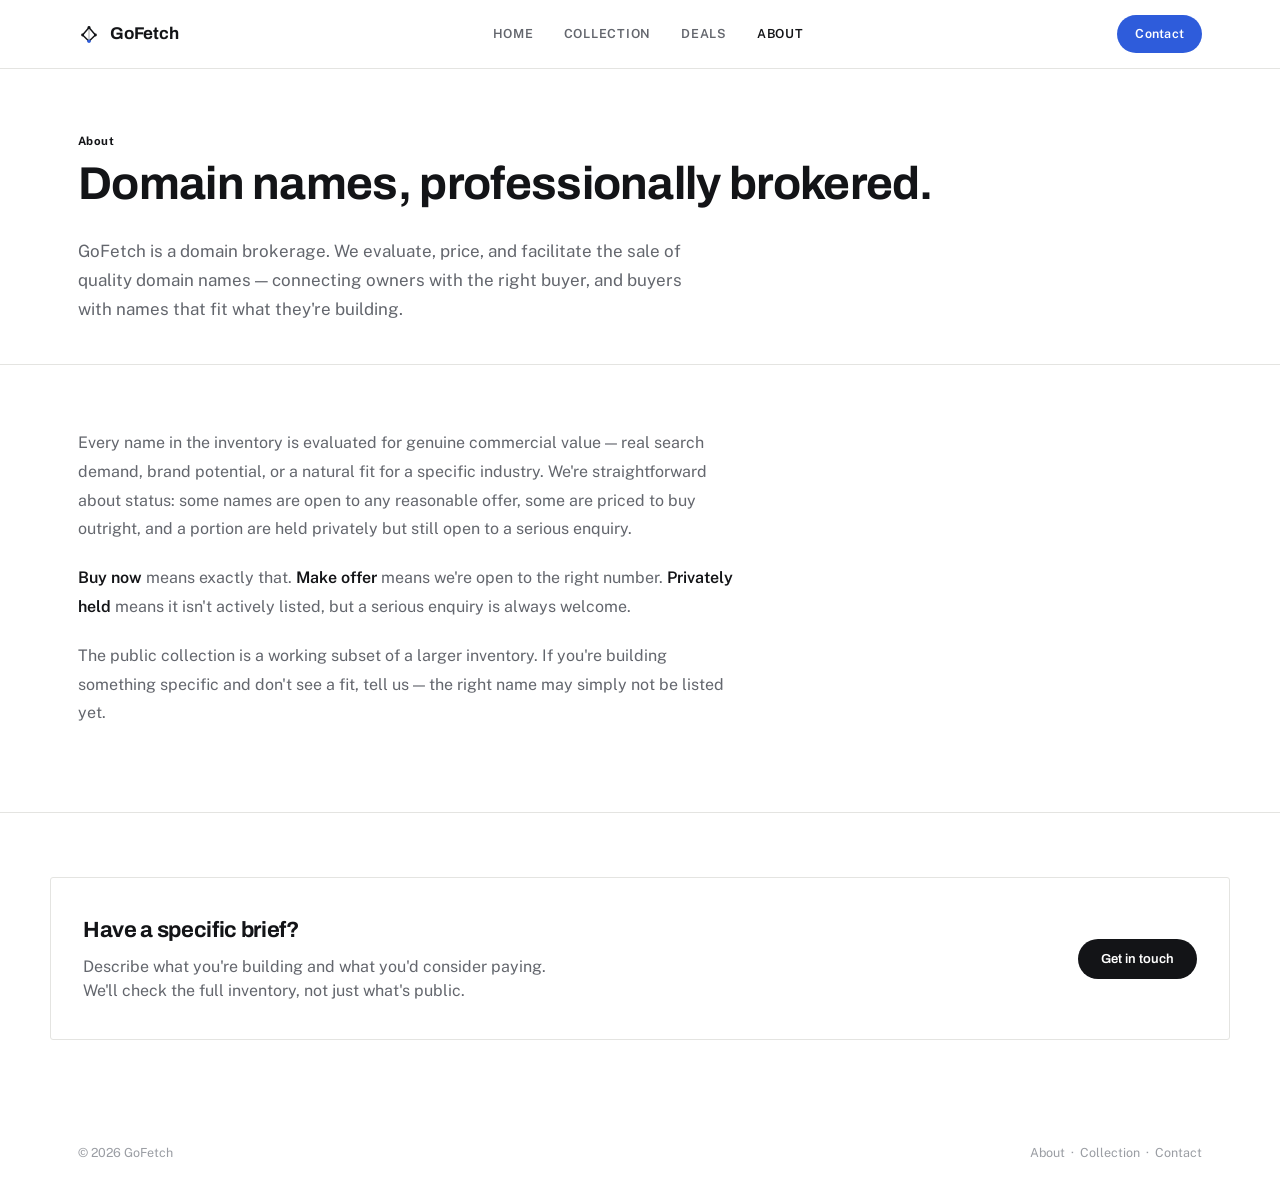
==== commit 85d02bd7: "Remove Fenton/Butcher branding, rewrite About page as neutral brokerage copy Urgent copy fix: a visi" ====
--- a/about.html
+++ b/about.html
@@ -4,7 +4,7 @@
 <meta charset="utf-8">
 <meta name="viewport" content="width=device-width, initial-scale=1">
 <title>About — GoFetch</title>
-<meta name="description" content="GoFetch is a privately owned collection of digital assets, operated by the Fenton / Butcher partnership.">
+<meta name="description" content="GoFetch is a domain brokerage, connecting buyers with a curated inventory of quality domain names.">
 <link rel="icon" href="data:image/svg+xml,<svg xmlns=%22http://www.w3.org/2000/svg%22 viewBox=%220 0 24 24%22><rect width=%2224%22 height=%2224%22 fill=%22%23FFFFFF%22/><g fill=%22none%22 stroke=%22%23131417%22 stroke-width=%221.6%22><line x1=%2212%22 y1=%225%22 x2=%225%22 y2=%2213%22/><line x1=%2212%22 y1=%225%22 x2=%2219%22 y2=%2213%22/><line x1=%225%22 y1=%2213%22 x2=%2212%22 y2=%2220%22/><line x1=%2219%22 y1=%2213%22 x2=%2212%22 y2=%2220%22/></g><circle cx=%2212%22 cy=%225%22 r=%221.6%22 fill=%22%23131417%22/><circle cx=%225%22 cy=%2213%22 r=%221.6%22 fill=%22%23131417%22/><circle cx=%2219%22 cy=%2213%22 r=%221.6%22 fill=%22%23131417%22/><circle cx=%2212%22 cy=%2220%22 r=%221.9%22 fill=%22%232E5CDB%22/></svg>">
 <link rel="preconnect" href="https://fonts.googleapis.com">
 <link rel="preconnect" href="https://fonts.gstatic.com" crossorigin>
@@ -33,17 +33,17 @@
   <section class="page-hero">
     <div class="container">
       <div class="section-eyebrow">About</div>
-      <h1 class="page-title">A collection, not a marketplace.</h1>
-      <p class="page-lede">GoFetch is operated by the Fenton / Butcher partnership — a privately owned portfolio of domain names built through deliberate acquisition over time.</p>
+      <h1 class="page-title">Domain names, professionally brokered.</h1>
+      <p class="page-lede">GoFetch is a domain brokerage. We evaluate, price, and facilitate the sale of quality domain names — connecting owners with the right buyer, and buyers with names that fit what they're building.</p>
     </div>
   </section>
 
   <section>
     <div class="container">
       <div class="prose">
-        <p>Most of what we hold isn't for sale in any urgent sense. Some names we'll part with readily; others we're content to sit on indefinitely, because the right use for them hasn't arrived yet, or because we simply like owning them. GoFetch exists to make that portfolio legible — a proper front door for it — rather than to move inventory.</p>
-        <p>Where a name suits a buyer's plans, we're straightforward to deal with. Where it doesn't, we'd rather say so than pretend otherwise. <strong>Buy now</strong> means exactly that. <strong>Make offer</strong> means we're open to the right number. <strong>Privately held</strong> means we're not actively selling, but a serious enquiry is always welcome.</p>
-        <p>The collection spans single words, compact brandables, and a handful of deliberate domain hacks — acquired individually, over years, rather than assembled as a batch. What's shown publicly is a working subset. If you're building something specific and can't find a fit, tell us — a relevant name may simply not be listed yet.</p>
+        <p>Every name in the inventory is evaluated for genuine commercial value — real search demand, brand potential, or a natural fit for a specific industry. We're straightforward about status: some names are open to any reasonable offer, some are priced to buy outright, and a portion are held privately but still open to a serious enquiry.</p>
+        <p><strong>Buy now</strong> means exactly that. <strong>Make offer</strong> means we're open to the right number. <strong>Privately held</strong> means it isn't actively listed, but a serious enquiry is always welcome.</p>
+        <p>The public collection is a working subset of a larger inventory. If you're building something specific and don't see a fit, tell us — the right name may simply not be listed yet.</p>
       </div>
     </div>
   </section>
@@ -61,7 +61,7 @@
 
 <footer>
   <div class="container">
-    <span>© <span id="year"></span> GoFetch — a Fenton / Butcher partnership</span>
+    <span>© <span id="year"></span> GoFetch</span>
     <span><a href="/about.html">About</a> &nbsp;·&nbsp; <a href="/collection.html">Collection</a> &nbsp;·&nbsp; <a href="#" data-enquire="">Contact</a></span>
   </div>
 </footer>
--- a/css/style.css
+++ b/css/style.css
@@ -299,6 +299,8 @@
 .btn-primary:hover{ background: #33353a; }
 .btn-ghost{ border-color: var(--line-bright); color: var(--fg); background: none; }
 .btn-ghost:hover{ border-color: var(--fg); }
+.btn-telegram{ border-color: var(--line-bright); color: var(--fg); background: none; }
+.btn-telegram:hover{ border-color: #229ED9; color: #229ED9; }
 
 /* ============================================================
    Badges (acquisition / sale-type)
@@ -430,13 +432,14 @@
 }
 .asset-card{
   background: var(--bg);
-  padding: 22px 20px 20px 0;
+  padding: 22px 26px 20px 0;
   border-right: 1px solid var(--line);
   display: flex;
   flex-direction: column;
   gap: 8px;
   min-height: 170px;
 }
+.asset-card + .asset-card{ padding-left: 26px; }
 .asset-card:last-child{ border-right: none; }
 .asset-card:hover .asset-domain{ color: var(--blue); }
 .asset-logo{
@@ -581,11 +584,52 @@
 .filter-option.active{ color: var(--blue); font-weight: 600; }
 .filter-option .count{ color: var(--fg-faint); }
 
+.collection-searchbar{
+  margin-bottom: 20px;
+}
+.collection-search-input{
+  width: 100%;
+  max-width: 440px;
+  border: 1px solid var(--line);
+  border-radius: 999px;
+  padding: 12px 18px;
+  font-family: var(--font-body);
+  font-size: 14px;
+  color: var(--fg);
+  background: var(--bg);
+}
+.collection-search-input:focus{
+  outline: none;
+  border-color: var(--blue);
+}
+.collection-search-input::placeholder{ color: var(--fg-faint); }
+
 .collection-count{
   font-family: var(--font-body);
   font-size: 12.5px;
   color: var(--fg-dim);
   margin-bottom: 18px;
+}
+
+.search-note{
+  font-family: var(--font-body);
+  font-size: 13.5px;
+  color: var(--fg-dim);
+  margin: -8px 0 18px;
+  display: none;
+}
+.search-note strong{ color: var(--fg); font-weight: 600; }
+
+.listing-fallback-head{
+  font-family: var(--font-display);
+  font-size: 13px;
+  font-weight: 600;
+  text-transform: uppercase;
+  letter-spacing: 0.04em;
+  color: var(--fg-dim);
+  margin: 28px 0 6px;
+  padding-top: 20px;
+  border-top: 1px solid var(--line);
 }
 
 .listing{
@@ -601,16 +645,75 @@
   padding: 18px 4px;
   border-bottom: 1px solid var(--line);
   transition: background 0.15s ease;
+  cursor: pointer;
 }
 .listing-row:hover{ background: var(--bg-raised); }
 .listing-domain{ font-family: var(--font-mono); font-size: 16px; }
+.listing-telegram-tag{ display: inline-flex; color: #229ED9; margin-left: 7px; vertical-align: -2px; }
+.listing-telegram-tag svg{ width: 13px; height: 13px; }
 .listing-cats{ font-family: var(--font-body); font-size: 13px; color: var(--fg-dim); }
 .listing-price{ font-family: var(--font-mono); font-size: 13px; color: var(--fg-dim); }
-.listing-status{ font-family: var(--font-body); font-size: 12px; font-weight: 600; text-transform: uppercase; letter-spacing: 0.03em; text-align: right; }
+.listing-status{
+  font-family: var(--font-body);
+  font-size: 12px;
+  font-weight: 600;
+  text-transform: uppercase;
+  letter-spacing: 0.03em;
+  text-align: right;
+  background: none;
+  border: none;
+  padding: 0;
+  margin: 0;
+}
+button.listing-status{ cursor: pointer; }
 .listing-status.buy_now{ color: var(--blue); }
 .listing-status.make_offer{ color: var(--fg-dim); }
 .listing-status.private{ color: var(--fg-faint); }
+button.listing-status.private:hover{ color: var(--blue); }
 .listing-empty{ padding: 60px 0; text-align: center; color: var(--fg-dim); font-family: var(--font-body); font-size: 14px; }
+
+/* Bundles strip -- sits above the filtered listing since a multi-domain
+   bundle has no single extension/category to filter by. Hidden by JS
+   (initBundleStrip) when data/bundles.json is empty. */
+.bundle-strip{ margin-bottom: 40px; }
+.bundle-strip-label{
+  font-family: var(--font-body);
+  font-size: 11.5px;
+  font-weight: 600;
+  letter-spacing: 0.06em;
+  text-transform: uppercase;
+  color: var(--fg-faint);
+  margin-bottom: 12px;
+}
+.bundle-strip-list{
+  display: grid;
+  grid-template-columns: repeat(auto-fill, minmax(220px, 1fr));
+  gap: 14px;
+}
+.bundle-card{
+  background: var(--bg);
+  border: 1px solid var(--line);
+  padding: 16px 18px;
+  display: flex;
+  flex-direction: column;
+  gap: 8px;
+  color: var(--fg);
+  transition: border-color 0.15s ease;
+}
+.bundle-card:hover{ border-color: var(--fg); }
+.bundle-card-top{ display: flex; align-items: center; justify-content: space-between; }
+.bundle-card-tag{
+  font-family: var(--font-body);
+  font-size: 10.5px;
+  font-weight: 700;
+  letter-spacing: 0.05em;
+  text-transform: uppercase;
+  color: var(--blue);
+}
+.bundle-card-telegram{ color: #229ED9; display: inline-flex; }
+.bundle-card-telegram svg{ width: 14px; height: 14px; }
+.bundle-card-name{ font-family: var(--font-mono); font-size: 15px; font-weight: 600; }
+.bundle-card-domains{ font-family: var(--font-body); font-size: 12.5px; color: var(--fg-dim); }
 
 /* ============================================================
    Lander — minimal, standalone domain landing experience
@@ -643,7 +746,7 @@
 
 .lander-center{
   max-width: 620px;
-  padding: 120px 28px 140px;
+  padding: 120px 28px 90px;
   text-align: center;
 }
 .lander-hero{
@@ -680,6 +783,17 @@
   color: var(--blue);
   margin-bottom: 24px;
 }
+.lander-includes{
+  display: flex;
+  align-items: center;
+  justify-content: center;
+  gap: 7px;
+  margin: -12px 0 22px;
+  font-size: 12.5px;
+  color: var(--fg-dim);
+}
+.lander-includes svg{ color: #229ED9; flex-shrink: 0; }
+.lander-includes strong{ color: var(--fg); font-weight: 600; }
 .lander-desc{
   color: var(--fg-dim);
   font-size: 16px;
@@ -695,7 +809,13 @@
   display: inline-flex;
   align-items: center;
   gap: 8px;
-  background: var(--blue);
+  /* !important: Atom'''s own pay-with-atom.js sets an inline
+     background: grey while it fetches a price token on load, then
+     swaps to its own gradient once that resolves — both via plain
+     (non-!important) inline styles, which briefly flash grey. This
+     beats that inline style either way, so the button reads as one
+     steady brand-blue instead of flickering. */
+  background: var(--blue) !important;
   color: #fff;
   border: none;
   border-radius: 999px;
@@ -720,7 +840,8 @@
 /* Cross-sell strip */
 .lander-other{
   border-top: 1px solid var(--line);
-  padding-top: 28px;
+  margin-top: 20px;
+  padding-top: 32px;
   margin-bottom: 22px;
 }
 .lander-other-label{
@@ -765,76 +886,14 @@
   margin: 0 auto;
 }
 
-/* Floating enquiry widget */
-.lander-fab{
-  position: fixed;
-  right: 22px;
-  bottom: 22px;
-  z-index: 30;
-  display: flex;
-  flex-direction: column;
-  align-items: flex-end;
-  gap: 10px;
-}
-.lander-fab-pill{
-  background: var(--fg);
-  color: #fff;
-  border: none;
-  border-radius: 999px;
-  padding: 13px 22px;
-  font-family: var(--font-display);
-  font-weight: 600;
-  font-size: 12.5px;
-  cursor: pointer;
-  box-shadow: 0 6px 24px rgba(0,0,0,0.18);
-  transition: transform 0.15s ease, background 0.15s ease;
-}
-.lander-fab-pill:hover{ background: #33353a; transform: translateY(-1px); }
-.lander-fab-pill.hidden{ display: none; }
-
-.lander-fab-panel{
-  display: none;
-  width: min(320px, calc(100vw - 44px));
-  background: var(--bg);
-  border: 1px solid var(--line-bright);
-  border-radius: var(--radius);
-  padding: 20px;
-  box-shadow: 0 12px 40px rgba(0,0,0,0.16);
-}
-.lander-fab-panel.open{ display: block; animation: fabIn 0.18s ease; }
-@keyframes fabIn{ from{ opacity: 0; transform: translateY(6px); } to{ opacity: 1; transform: translateY(0); } }
-.lander-fab-head{
-  display: flex;
-  justify-content: space-between;
-  align-items: center;
-  margin-bottom: 14px;
-  font-size: 13px;
-  color: var(--fg);
-}
-.lander-fab-panel .field{ margin-bottom: 10px; }
-.lander-fab-panel input, .lander-fab-panel textarea{
-  width: 100%;
-  background: var(--bg);
-  border: 1px solid var(--line-bright);
-  border-radius: var(--radius);
-  color: var(--fg);
-  font-family: var(--font-body);
-  font-size: 13.5px;
-  padding: 10px 11px;
-}
-.lander-fab-panel textarea{ min-height: 64px; resize: vertical; }
-.lander-fab-panel input:focus, .lander-fab-panel textarea:focus{ outline: none; border-color: var(--blue); }
-
 @media (max-width: 560px){
   .lander-corner{ top: 16px; left: 16px; }
-  .lander-center{ padding: 96px 20px 130px; }
-  .lander-fab{ right: 16px; bottom: 16px; left: 16px; align-items: stretch; }
-  .lander-fab-panel{ width: 100%; }
-  .lander-fab-pill{ align-self: flex-end; }
+  .lander-center{ padding: 96px 20px 90px; }
 }
 
 /* Minimal lander variant — single centered image/video, white page */
 .lander-shell--minimal{
+  flex-direction: column;
   background: var(--bg);
   color: var(--fg);
   width: 100%;
@@ -851,6 +910,14 @@
   max-width: 620px;
   height: auto;
 }
+.lander-minimal-info{
+  display: flex;
+  flex-direction: column;
+  align-items: center;
+  padding: 0 28px 56px;
+  text-align: center;
+}
+.lander-minimal-info .lander-badge{ margin-bottom: 20px; }
 @media (max-width: 560px){
   .lander-minimal-media{ width: 84vw; }
 }
